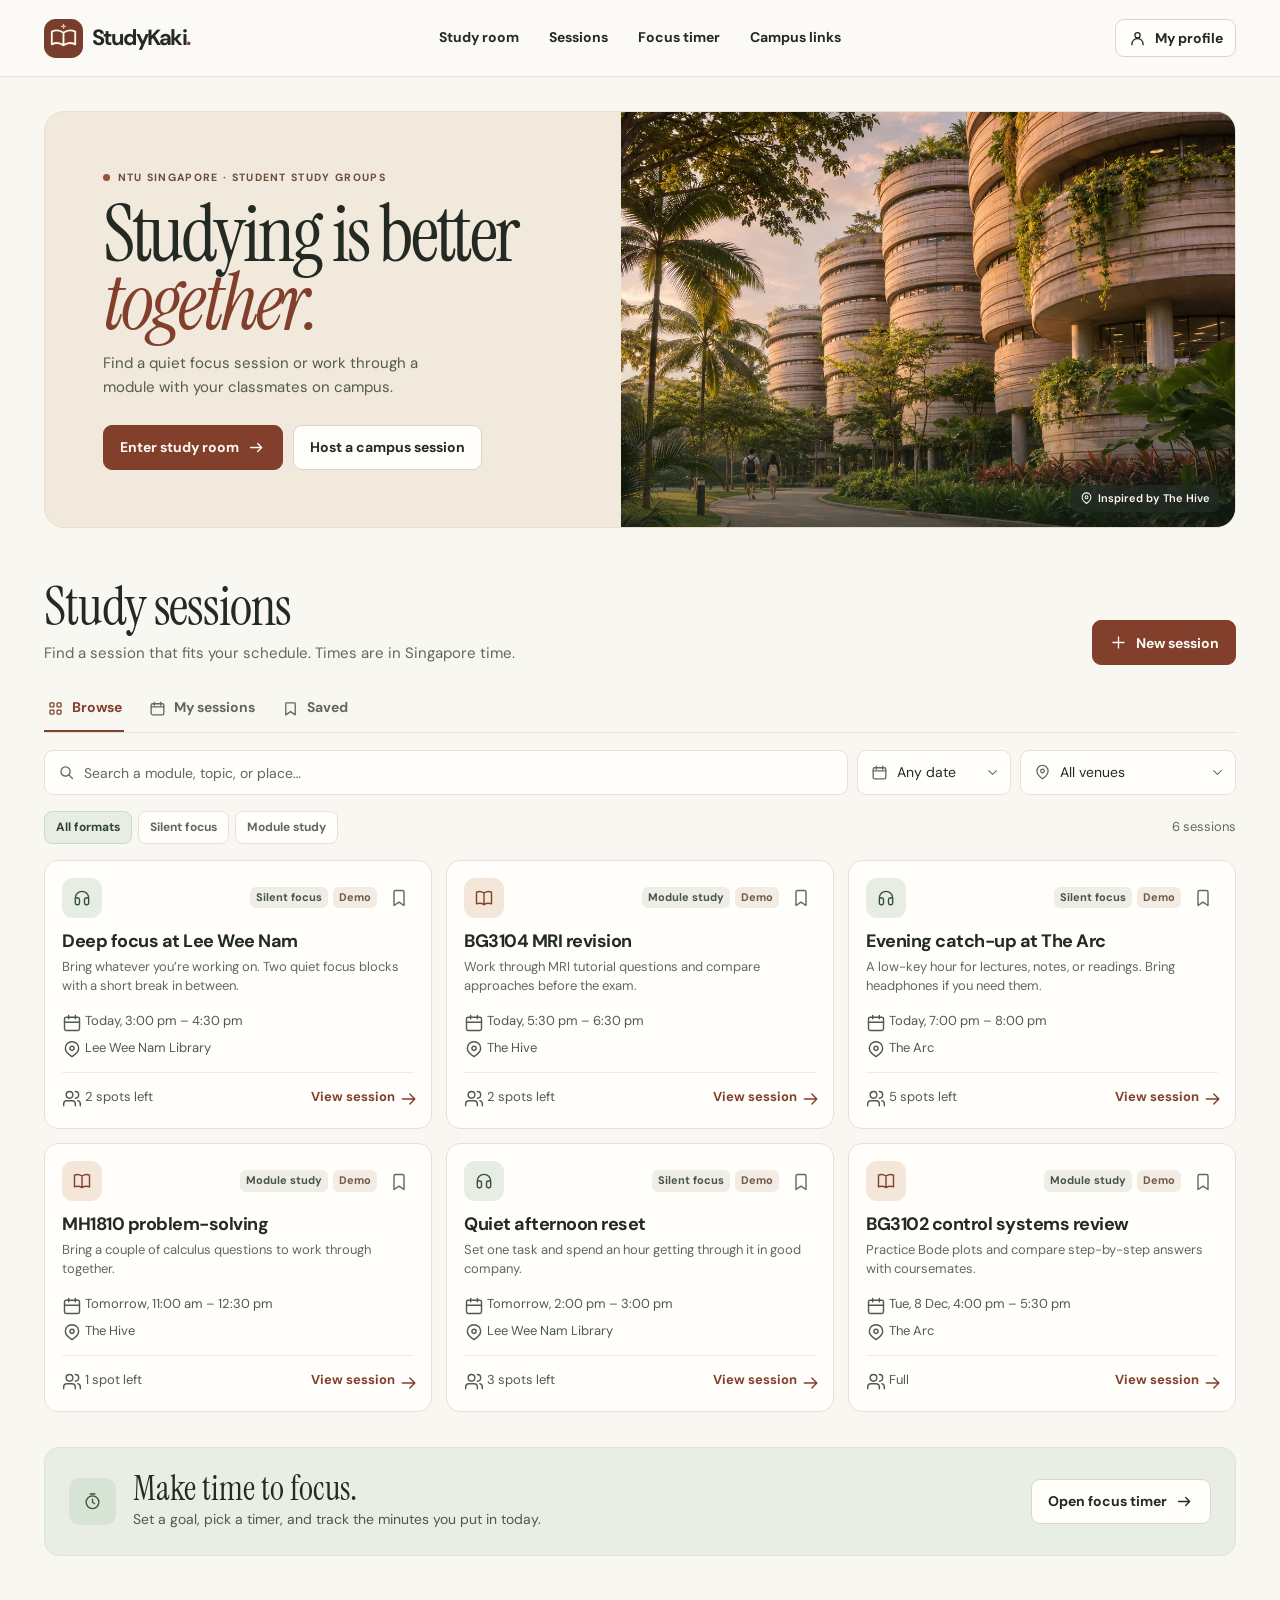
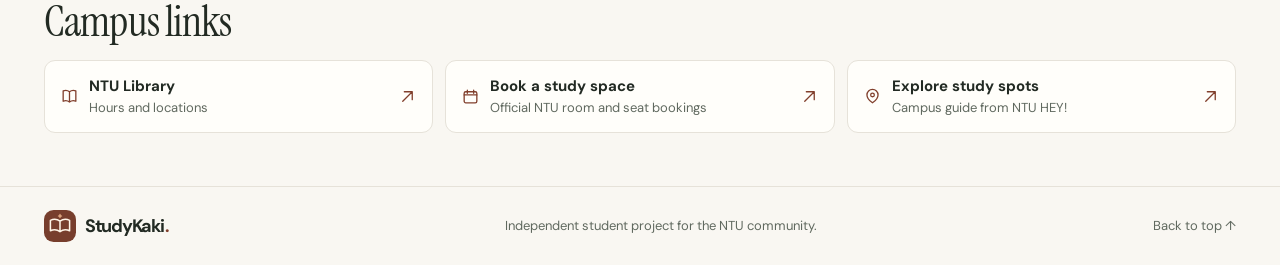
==== campus.html @ c41cc93c "Open StudyKaki directly in the virtual NTU study room" ====
<!doctype html>
<html lang="en">
<head>
  <meta charset="utf-8">
  <meta name="viewport" content="width=device-width, initial-scale=1">
  <meta name="description" content="Find your next study session at NTU. Browse campus meetups, plan a study group, or start a focus timer.">
  <meta name="theme-color" content="#f9f7f2">
  <title>StudyKaki — Campus sessions</title>
  <link rel="icon" href="./mark.svg" type="image/svg+xml">
  <link rel="preconnect" href="https://fonts.googleapis.com">
  <link rel="preconnect" href="https://fonts.gstatic.com" crossorigin>
  <link href="https://fonts.googleapis.com/css2?family=DM+Sans:wght@400;500;600;700&family=Instrument+Serif:ital@0;1&display=swap" rel="stylesheet">
  <link rel="stylesheet" href="./style.css">
  <script src="./app.js" defer></script>
  <script src="./focus.js" defer></script>
</head>
<body>
  <svg class="symbols" xmlns="http://www.w3.org/2000/svg" aria-hidden="true">
    <symbol id="i-arrow" viewBox="0 0 24 24"><path d="M4.5 12h14m-5-5 5 5-5 5"/></symbol>
    <symbol id="i-up" viewBox="0 0 24 24"><path d="M6 18 18 6M8 6h10v10"/></symbol>
    <symbol id="i-plus" viewBox="0 0 24 24"><path d="M12 5v14M5 12h14"/></symbol>
    <symbol id="i-user" viewBox="0 0 24 24"><circle cx="12" cy="8" r="3.3"/><path d="M5 20v-1a7 7 0 0 1 14 0v1"/></symbol>
    <symbol id="i-clock" viewBox="0 0 24 24"><circle cx="12" cy="13" r="8"/><path d="M12 9v4l2.5 1.5M9 2.5h6"/></symbol>
    <symbol id="i-pin" viewBox="0 0 24 24"><path d="M19 10c0 5-7 10-7 10s-7-5-7-10a7 7 0 1 1 14 0Z"/><circle cx="12" cy="10" r="2.3"/></symbol>
    <symbol id="i-search" viewBox="0 0 24 24"><circle cx="10.8" cy="10.8" r="5.8"/><path d="m15 15 4.5 4.5"/></symbol>
    <symbol id="i-calendar" viewBox="0 0 24 24"><rect x="4" y="6" width="16" height="14" rx="2"/><path d="M8 4v4m8-4v4M4 10h16"/></symbol>
    <symbol id="i-bookmark" viewBox="0 0 24 24"><path d="M7 5h10a1 1 0 0 1 1 1v14l-6-4-6 4V6a1 1 0 0 1 1-1Z"/></symbol>
    <symbol id="i-close" viewBox="0 0 24 24"><path d="m6 6 12 12M18 6 6 18"/></symbol>
    <symbol id="i-book" viewBox="0 0 24 24"><path d="M12 6a8 8 0 0 0-8-1v13a8 8 0 0 1 8 1 8 8 0 0 1 8-1V5a8 8 0 0 0-8 1Zm0 0v13"/></symbol>
    <symbol id="i-grid" viewBox="0 0 24 24"><rect x="5" y="5" width="5" height="5" rx="1"/><rect x="14" y="5" width="5" height="5" rx="1"/><rect x="5" y="14" width="5" height="5" rx="1"/><rect x="14" y="14" width="5" height="5" rx="1"/></symbol>
    <symbol id="i-chevron" viewBox="0 0 24 24"><path d="m6 9 6 6 6-6"/></symbol>
  </svg>
  <a class="skip" href="#main">Skip to content</a>
  <header class="topbar">
    <div class="topbar-inner shell">
      <a class="brand" href="#" aria-label="StudyKaki home"><img src="./mark.svg" width="39" height="39" alt=""><span>StudyKaki<span class="brand-dot">.</span></span></a>
      <nav aria-label="Main navigation">
        <a href="./">Study room</a>
        <a href="#sessions">Sessions</a>
        <button type="button" data-open-focus>Focus timer</button>
        <a href="#campus">Campus links</a>
      </nav>
      <button id="open-profile" class="button button-profile" type="button"><svg class="icon"><use href="#i-user"/></svg><span id="profile-name">My profile</span></button>
    </div>
  </header>
  <main id="main" class="shell">
    <section class="hero" aria-labelledby="hero-title">
      <div class="hero-copy">
        <div class="hero-label"><span></span> NTU SINGAPORE · STUDENT STUDY GROUPS</div>
        <h1 id="hero-title">Studying is better<br><em>together.</em></h1>
        <p>Find a quiet focus session or work through a module with your classmates on campus.</p>
        <div class="hero-actions">
          <a class="button button-primary" href="./">Enter study room <svg class="icon"><use href="#i-arrow"/></svg></a>
          <button class="button button-secondary" type="button" data-open-create>Host a campus session</button>
        </div>
      </div>
      <div class="hero-art" aria-hidden="true">
        <div class="hero-image"></div>
        <span class="photo-label"><svg class="icon"><use href="#i-pin"/></svg> Inspired by The Hive</span>
      </div>
    </section>
    <section class="directory" id="sessions" aria-labelledby="directory-title">
      <div class="section-heading">
        <div><h2 id="directory-title">Study sessions</h2><p>Find a session that fits your schedule. Times are in Singapore time.</p></div>
        <button id="open-create" class="button button-primary" type="button"><svg class="icon"><use href="#i-plus"/></svg> New session</button>
      </div>
      <div class="view-tabs" aria-label="Session lists">
        <button type="button" class="active" data-view="browse" aria-pressed="true"><svg class="icon"><use href="#i-grid"/></svg> Browse</button>
        <button type="button" data-view="mine" aria-pressed="false"><svg class="icon"><use href="#i-calendar"/></svg> My sessions</button>
        <button type="button" data-view="saved" aria-pressed="false"><svg class="icon"><use href="#i-bookmark"/></svg> Saved</button>
      </div>
      <div class="filters">
        <label class="search-field"><svg class="icon"><use href="#i-search"/></svg><span class="sr-only">Search sessions</span><input id="search" type="search" placeholder="Search a module, topic, or place…"></label>
        <label class="select-filter"><svg class="icon"><use href="#i-calendar"/></svg><span class="sr-only">Filter by date</span><select id="day-filter"><option value="all">Any date</option><option value="today">Today</option><option value="tomorrow">Tomorrow</option><option value="week">Next 7 days</option></select><svg class="icon chevron"><use href="#i-chevron"/></svg></label>
        <label class="select-filter"><svg class="icon"><use href="#i-pin"/></svg><span class="sr-only">Filter by venue</span><select id="venue-filter"><option value="all">All venues</option><option>Lee Wee Nam Library</option><option>The Hive</option><option>The Arc</option></select><svg class="icon chevron"><use href="#i-chevron"/></svg></label>
      </div>
      <div class="mode-row">
        <div class="mode-buttons" aria-label="Study format">
          <button type="button" class="active" data-mode="all" aria-pressed="true">All formats</button>
          <button type="button" data-mode="silent" aria-pressed="false">Silent focus</button>
          <button type="button" data-mode="module" aria-pressed="false">Module study</button>
        </div>
        <p id="result-count" aria-live="polite"></p>
      </div>
      <div id="session-grid" class="session-grid"></div>
      <noscript><p>Enable JavaScript to browse and create sessions.</p></noscript>
    </section>
    <section class="focus-banner" aria-labelledby="focus-heading">
      <div class="feature-icon"><svg class="icon"><use href="#i-clock"/></svg></div>
      <div><h2 id="focus-heading">Make time to focus.</h2><p>Set a goal, pick a timer, and track the minutes you put in today.</p></div>
      <button class="button button-secondary" type="button" data-open-focus>Open focus timer <svg class="icon"><use href="#i-arrow"/></svg></button>
    </section>
    <section class="campus" id="campus" aria-labelledby="campus-title">
      <h2 id="campus-title">Campus links</h2>
      <div class="campus-grid">
        <a href="https://www.ntu.edu.sg/education/libraries" target="_blank" rel="noopener"><svg class="icon"><use href="#i-book"/></svg><span><strong>NTU Library</strong><small>Hours and locations</small></span><svg class="icon"><use href="#i-up"/></svg></a>
        <a href="https://libfaq.ntu.edu.sg/faq/267267" target="_blank" rel="noopener"><svg class="icon"><use href="#i-calendar"/></svg><span><strong>Book a study space</strong><small>Official NTU room and seat bookings</small></span><svg class="icon"><use href="#i-up"/></svg></a>
        <a href="https://www.ntu.edu.sg/hey/search-stories/detail/6-study-nooks-you%27ll-love-%28freshmen--take-note%29" target="_blank" rel="noopener"><svg class="icon"><use href="#i-pin"/></svg><span><strong>Explore study spots</strong><small>Campus guide from NTU HEY!</small></span><svg class="icon"><use href="#i-up"/></svg></a>
      </div>
    </section>
  </main>
  <footer class="footer">
    <div class="shell footer-inner"><a class="brand" href="#"><img src="./mark.svg" width="32" height="32" alt="">StudyKaki<span class="brand-dot">.</span></a><p>Independent student project for the NTU community.</p><a href="#main">Back to top ↑</a></div>
  </footer>
  <dialog id="create-dialog" aria-labelledby="create-title">
    <div class="dialog-inner">
      <div class="dialog-head"><h2 id="create-title">Host a study session</h2><button type="button" data-close-dialog class="icon-button" aria-label="Close"><svg class="icon"><use href="#i-close"/></svg></button></div>
      <p class="dialog-intro">Pick a time and place, then share the session link with your study kakis.</p>
      <form id="create-form" class="form-grid">
        <label class="full">Session title<input name="title" maxlength="72" required autofocus placeholder="e.g. BG3104 MRI revision"></label>
        <label>Study format<select name="mode"><option value="silent">Silent focus</option><option value="module">Module study</option></select></label>
        <label>Module code <small>(optional)</small><input name="module" maxlength="24" placeholder="e.g. BG3104"></label>
        <label class="full">Venue<input name="venue" list="ntu-venues" maxlength="80" required placeholder="e.g. The Hive"><datalist id="ntu-venues"><option value="Lee Wee Nam Library"><option value="The Hive"><option value="The Arc"></datalist></label>
        <label>Date (SGT)<input type="date" name="date" required></label>
        <label>Start time (SGT)<input type="time" name="time" required></label>
        <label>Duration<select name="duration"><option value="25">25 min</option><option value="50">50 min</option><option value="60" selected>1 hr</option><option value="75">75 min</option><option value="90">1 hr 30 min</option><option value="120">2 hr</option></select></label>
        <label>Group size, including host<input name="capacity" type="number" min="2" max="30" value="4" required></label>
        <label class="full">Session notes <small>(optional)</small><textarea name="notes" rows="3" maxlength="360" placeholder="What are you working on? Where should people meet?"></textarea></label>
        <p class="form-help full">Anyone with your link can read the session details and notes. Your profile stays on this browser.</p>
        <p id="create-error" class="form-error full" role="alert" hidden></p>
        <div class="form-actions full"><button class="button button-secondary" type="button" data-close-dialog>Cancel</button><button class="button button-primary" type="submit">Create session <svg class="icon"><use href="#i-arrow"/></svg></button></div>
      </form>
    </div>
  </dialog>
  <dialog id="detail-dialog" aria-labelledby="detail-title">
    <div class="dialog-inner detail-inner"><button type="button" data-close-dialog class="icon-button detail-close" aria-label="Close"><svg class="icon"><use href="#i-close"/></svg></button><div id="detail-content"></div></div>
  </dialog>
  <dialog id="profile-dialog" aria-labelledby="profile-title">
    <div class="dialog-inner">
      <div class="dialog-head"><h2 id="profile-title">My profile</h2><button type="button" data-close-dialog class="icon-button" aria-label="Close"><svg class="icon"><use href="#i-close"/></svg></button></div>
      <p class="dialog-intro">Your profile is saved in this browser.</p>
      <form id="profile-form" class="form-grid">
        <label class="full">Name<input name="name" maxlength="60" required autocomplete="name" placeholder="Your name" autofocus></label>
        <label class="full">School or major<input name="school" maxlength="90" required placeholder="e.g. Biomedical Engineering"></label>
        <label>Year<select name="year" required><option value="">Select year</option><option value="1">Year 1</option><option value="2">Year 2</option><option value="3">Year 3</option><option value="4">Year 4</option><option value="5+">Year 5+</option><option value="postgraduate">Postgraduate</option><option value="exchange">Exchange</option></select></label>
        <label>Nickname <small>(optional)</small><input name="nickname" maxlength="32" placeholder="What friends call you"></label>
        <div class="form-actions full"><button id="clear-profile" class="button button-secondary" type="button" hidden>Clear saved profile</button><button class="button button-primary" type="submit">Save profile</button></div>
      </form>
    </div>
  </dialog>
  <dialog id="focus-dialog" aria-labelledby="focus-title">
    <div class="dialog-inner">
      <div class="dialog-head"><h2 id="focus-title">Focus timer</h2><button type="button" data-close-dialog class="icon-button" aria-label="Close"><svg class="icon"><use href="#i-close"/></svg></button></div>
      <div class="timer-modes" aria-label="Timer mode"><button type="button" data-timer-mode="focus" aria-pressed="true">Focus</button><button type="button" data-timer-mode="break" aria-pressed="false">5-min break</button></div>
      <div id="timer-display" class="timer-display" role="timer" aria-label="Time remaining">25:00</div>
      <div class="timer-presets" aria-label="Focus duration"><button type="button" data-focus-minutes="25" aria-pressed="true">25m</button><button type="button" data-focus-minutes="50" aria-pressed="false">50m</button><button type="button" data-focus-minutes="75" aria-pressed="false">75m</button></div>
      <label class="goal-label">What will you work on?<input id="focus-goal" maxlength="140" placeholder="e.g. Finish the Week 8 tutorial"></label>
      <div class="timer-actions"><button class="button button-primary" id="timer-toggle" type="button">Start</button><button class="button button-secondary" id="timer-reset" type="button">Reset</button></div>
      <p id="focus-summary" class="focus-summary"></p><p id="timer-status" class="timer-status" role="status"></p>
      <div class="focus-tasks">
        <h3>Study checklist</h3>
        <form id="focus-task-form">
          <label class="sr-only" for="focus-task-input">New study task</label>
          <input id="focus-task-input" maxlength="100" placeholder="Add a task" required>
          <button class="button button-secondary" type="submit">Add task</button>
        </form>
        <ul id="focus-task-list" aria-label="Study checklist"></ul>
      </div>
    </div>
  </dialog>
  <div id="app-toast" class="toast" role="status" hidden></div>
</body>
</html>
---- style.css ----
:root {
  color-scheme: light;
  --paper: #f9f7f2;
  --white: #fffefa;
  --ink: #222a23;
  --muted: #60695f;
  --line: #e6e2d9;
  --rust: #813f2c;
  --rust-hover: #683122;
  --sage: #e7ede2;
  --serif: "Instrument Serif", Georgia, serif;
  --sans: "DM Sans", system-ui, sans-serif;
}
* { box-sizing: border-box; }
html { scroll-behavior: smooth; }
body { margin: 0; background: var(--paper); color: var(--ink); font: 15px/1.55 var(--sans); }
a { color: inherit; text-decoration: none; }
button, input, select, textarea { font: inherit; color: inherit; }
button { cursor: pointer; }
button:disabled { cursor: default; opacity: .55; }
button, a, input, textarea, select { -webkit-tap-highlight-color: transparent; }
:focus-visible { outline: 2px solid var(--rust); outline-offset: 4px; }
button { border: 0; background: none; }
h1, h2, h3, p { margin: 0; }
[hidden] { display: none !important; }
.symbols { position: absolute; width: 0; height: 0; overflow: hidden; }
.icon { width: 19px; height: 19px; flex: none; fill: none; stroke: currentColor; stroke-width: 1.65; stroke-linecap: round; stroke-linejoin: round; vertical-align: middle; }
.sr-only, .skip:not(:focus) { position: absolute; width: 1px; height: 1px; overflow: hidden; clip-path: inset(50%); white-space: nowrap; }
.skip:focus { position: fixed; top: 8px; left: 8px; z-index: 5; padding: 12px; background: white; }
.shell { width: min(1192px, calc(100% - 88px)); margin-inline: auto; }
.topbar { border-bottom: 1px solid var(--line); background: #fcfaf6; }
.topbar-inner { display: grid; grid-template-columns: 1fr auto 1fr; align-items: center; min-height: 76px; gap: 28px; }
.brand { display: inline-flex; align-items: center; gap: 9px; justify-self: start; font-weight: 700; font-size: 22px; line-height: 1; letter-spacing: -.07em; white-space: nowrap; }
.brand img { display: block; }
.brand-dot { color: var(--rust); }
.topbar nav { display: flex; align-items: center; gap: 30px; font-size: 14px; font-weight: 700; }
.topbar nav button { padding: 0; }
.topbar nav a:hover, .topbar nav button:hover, .footer a:hover { color: var(--rust); }
.button { min-height: 45px; display: inline-flex; align-items: center; justify-content: center; gap: 8px; padding: 10px 16px; border: 1px solid transparent; border-radius: 9px; font-size: 14px; line-height: 1.2; font-weight: 700; transition: background .18s, color .18s, border-color .18s; }
.button-primary { background: var(--rust); color: #fffaf4; border-color: var(--rust); }
.button-primary:hover:not(:disabled) { background: var(--rust-hover); border-color: var(--rust-hover); }
.button-secondary, .button-profile { background: var(--white); border-color: #dcd6ca; }
.button-secondary:hover, .button-profile:hover { background: #f1ebe0; border-color: #c9bcab; }
.button-profile { justify-self: end; min-height: 38px; min-width: 0; max-width: 100%; padding: 8px 12px; }
.button-profile span { overflow: hidden; text-overflow: ellipsis; white-space: nowrap; }
.hero { display: grid; grid-template-columns: 1fr 1.067fr; min-height: 417px; margin-top: 34px; border: 1px solid #e8dfd2; border-radius: 20px; overflow: hidden; background: #f0e9dc; }
.hero-copy { padding: clamp(30px, 4.5vw, 64px); display: flex; justify-content: center; align-items: flex-start; flex-direction: column; }
.hero-label { display: inline-flex; align-items: center; gap: 8px; color: #6d4b39; font-weight: 700; font-size: 10.5px; letter-spacing: .125em; }
.hero-label span { width: 7px; height: 7px; border-radius: 50%; background: #9b5138; }
.hero h1 { margin: 14px 0 14px; font: 400 clamp(56px, 6.15vw, 96px)/.87 var(--serif); letter-spacing: -.035em; }
.hero h1 em { color: var(--rust); font-weight: 400; }
.hero p { max-width: 355px; color: #545a50; font-size: 15px; line-height: 1.6; }
.hero-actions { display: flex; flex-wrap: wrap; gap: 10px; margin-top: 26px; }
.hero-art { position: relative; min-width: 0; isolation: isolate; background: #777662; }
.hero-image { position: absolute; inset: 0; background: url("./hive.webp") center 55% / cover no-repeat; }
.hero-art::after { content: ""; position: absolute; inset: 60% 0 0; background: linear-gradient(transparent, #192a2180); z-index: 0; }
.photo-label { display: flex; align-items: center; gap: 4px; position: absolute; right: 16px; bottom: 15px; z-index: 1; border-radius: 7px; background: #222b24c9; color: #fff9ef; padding: 5px 9px; font-size: 11px; font-weight: 600; }
.photo-label .icon { width: 15px; height: 15px; }
.directory { padding-top: 53px; scroll-margin-top: 18px; }
.section-heading { display: flex; justify-content: space-between; align-items: end; gap: 18px; margin-bottom: 24px; }
.section-heading h2, .campus > h2 { font: 400 clamp(37px, 4.2vw, 58px)/1 var(--serif); letter-spacing: -.02em; }
.section-heading p { color: var(--muted); margin-top: 7px; }
.view-tabs { display: flex; gap: 22px; border-bottom: 1px solid var(--line); margin-bottom: 17px; }
.view-tabs button { display: flex; align-items: center; gap: 7px; padding: 8px 2px 11px; border-bottom: 2px solid transparent; color: var(--muted); font-size: 14px; font-weight: 700; }
.view-tabs button[aria-pressed="true"] { color: var(--rust); border-bottom-color: var(--rust); }
.filters { display: grid; grid-template-columns: 1fr auto auto; gap: 9px; }
.search-field, .select-filter { display: flex; align-items: center; position: relative; gap: 8px; min-width: 0; min-height: 45px; padding: 0 12px; border: 1px solid var(--line); border-radius: 9px; background: var(--white); color: var(--muted); }
.search-field:focus-within, .select-filter:focus-within { outline: 2px solid var(--rust); outline-offset: 2px; }
.search-field input, .select-filter select { min-width: 0; width: 100%; height: 43px; padding: 0; border: 0; background: none; appearance: none; color: var(--ink); font-size: 14px; outline: 0; }
.search-field input::placeholder { color: var(--muted); opacity: 1; }
.select-filter select { cursor: pointer; padding-right: 24px; }
.select-filter .chevron { position: absolute; right: 10px; pointer-events: none; width: 15px; }
.mode-row { display: flex; align-items: center; justify-content: space-between; gap: 15px; margin: 16px 0; }
.mode-buttons { display: flex; flex-wrap: wrap; gap: 6px; }
.mode-buttons button, .timer-presets button, .timer-modes button { padding: 6px 11px; border: 1px solid var(--line); border-radius: 8px; font-weight: 700; font-size: 12px; color: var(--muted); background: var(--white); }
.mode-buttons button[aria-pressed="true"], .timer-modes button[aria-pressed="true"], .timer-presets button[aria-pressed="true"] { background: var(--sage); border-color: #cdd7c9; color: #304333; }
#result-count { color: var(--muted); font-size: 13px; white-space: nowrap; }
.session-grid { display: grid; grid-template-columns: repeat(3, minmax(0, 1fr)); gap: 14px; }
.study-card { min-width: 0; display: flex; flex-direction: column; background: var(--white); border: 1px solid var(--line); border-radius: 14px; padding: 17px; transition: transform .18s, box-shadow .18s, border-color .18s; }
.study-card:hover { transform: translateY(-2px); border-color: #d4c8ba; box-shadow: 0 8px 26px #3027150b; }
.card-top, .card-badges, .card-footer, .card-capacity, .card-meta-row, .card-open { display: flex; align-items: center; }
.card-top, .card-footer { justify-content: space-between; gap: 8px; }
.card-icon, .feature-icon { width: 40px; height: 40px; border-radius: 11px; display: grid; place-items: center; flex: none; background: var(--sage); color: #385238; }
svg.card-icon { padding: 10px; }
.study-card[data-mode="module"] .card-icon { background: #f4e6d9; color: #82432c; }
.card-badges { gap: 5px; flex-wrap: wrap; justify-content: flex-end; }
.card-mode, .card-demo, .detail-kicker { font-size: 11px; line-height: 1.2; font-weight: 700; border-radius: 6px; padding: 4px 6px; background: #eeeee7; color: #495447; }
.card-demo { background: #f2ece4; color: #725945; }
.icon-button, .card-save, .card-share { display: inline-grid; place-items: center; padding: 0; width: 32px; height: 32px; flex: none; border-radius: 8px; color: var(--muted); }
.icon-button:hover, .card-save:hover, .card-share:hover { background: #f0ece3; color: var(--rust); }
.card-save[aria-pressed="true"] { color: var(--rust); background: #f4e8dd; }
.card-save[aria-pressed="true"] svg { fill: #d5a786; }
.card-title { margin: 12px 0 4px; font-size: 18px; font-weight: 700; letter-spacing: -.027em; overflow-wrap: anywhere; line-height: 1.27; }
.card-description { display: -webkit-box; -webkit-line-clamp: 2; -webkit-box-orient: vertical; overflow: hidden; min-height: 42px; color: var(--muted); font-size: 13px; line-height: 1.5; overflow-wrap: anywhere; }
.card-meta { display: grid; gap: 7px; margin: 12px 0 14px; }
.card-meta-row, .card-capacity { gap: 7px; font-size: 13px; color: #4e5a50; overflow-wrap: anywhere; }
.card-meta-row .icon, .card-capacity .icon { height: 16px; width: 16px; }
.card-footer { margin-top: auto; padding-top: 10px; border-top: 1px solid #efebe3; }
.card-open { gap: 4px; padding: 4px 0; white-space: nowrap; font-size: 13px; font-weight: 700; color: var(--rust); }
.card-open .icon { height: 15px; width: 15px; }
.card-open:hover { text-decoration: underline; }
.session-grid > :only-child:not(.study-card) { grid-column: 1 / -1; padding: 32px 20px; text-align: center; border: 1px dashed #d8cfc2; border-radius: 12px; color: var(--muted); }
.focus-banner { display: flex; align-items: center; gap: 17px; margin: 35px 0 44px; padding: 24px; border: 1px solid #dce4d8; border-radius: 15px; background: #e9eee5; }
.focus-banner p { color: #4c5a4c; font-size: 14px; }
.focus-banner h2 { margin-bottom: 3px; font: 400 34px/1 var(--serif); }
.focus-banner .feature-icon { width: 47px; height: 47px; background: #d7e3d4; }
.focus-banner > button { margin-left: auto; }
.campus { padding-bottom: 53px; scroll-margin-top: 22px; }
.campus > h2 { margin-bottom: 17px; font-size: 43px; }
.campus-grid { display: grid; grid-template-columns: repeat(3, minmax(0, 1fr)); gap: 12px; }
.campus-grid a { display: flex; align-items: center; gap: 10px; padding: 14px 15px; background: var(--white); border: 1px solid var(--line); border-radius: 11px; }
.campus-grid a:hover { background: #f1ebe0; }
.campus-grid span { flex: 1; }
.campus-grid strong, .campus-grid small { display: block; }
.campus-grid small, .footer { color: var(--muted); font-size: 13px; }
.campus-grid .icon { color: var(--rust); }
.footer { border-top: 1px solid var(--line); }
.footer-inner { min-height: 78px; display: flex; justify-content: space-between; align-items: center; gap: 18px; }
.footer .brand { color: var(--ink); font-size: 18px; }
.footer .brand-dot { margin-left: -8px; }
dialog { width: min(540px, calc(100% - 28px)); max-height: min(90dvh, 840px); margin: auto; padding: 0; border: 1px solid #d8cfc2; border-radius: 16px; background: var(--white); color: var(--ink); box-shadow: 0 20px 80px #23150d38; overscroll-behavior: contain; }
dialog::backdrop { background: #242b256f; backdrop-filter: blur(3px); }
.dialog-inner { position: relative; padding: 24px; }
.dialog-head { display: flex; align-items: center; justify-content: space-between; gap: 10px; }
.dialog-head h2, .detail-header h2 { font: 400 41px/.98 var(--serif); letter-spacing: -.02em; }
.dialog-intro, .detail-description { margin: 9px 0 17px; color: var(--muted); }
.form-grid { display: grid; grid-template-columns: 1fr 1fr; gap: 12px; }
.form-grid .full { grid-column: 1 / -1; }
.form-grid label, .goal-label { min-width: 0; display: block; color: var(--ink); font-weight: 700; font-size: 13px; }
.form-grid label small { color: var(--muted); font-weight: 500; }
.form-grid input, .form-grid select, .form-grid textarea, .goal-label input { display: block; width: 100%; min-width: 0; min-height: 41px; margin-top: 4px; padding: 8px 10px; border: 1px solid #d9d3c8; border-radius: 7px; background: #fff; color: var(--ink); font-size: 14px; font-weight: 500; }
.form-grid textarea { resize: vertical; }
.form-help, .form-error, .detail-note, .focus-summary { color: var(--muted); font-size: 13px; }
.form-error { color: #a23327; }
.form-actions, .detail-actions, .timer-actions { display: flex; gap: 8px; flex-wrap: wrap; justify-content: flex-end; margin-top: 5px; }
.detail-close { position: absolute; top: 17px; right: 17px; }
.detail-header { padding-right: 25px; }
.detail-kicker { display: inline-block; margin-bottom: 10px; }
.detail-header h2, .detail-description, .detail-meta dd { overflow-wrap: anywhere; }
.detail-meta { display: grid; grid-template-columns: auto 1fr; gap: 7px 15px; padding: 13px 0; margin: 8px 0; border-block: 1px solid var(--line); font-size: 14px; }
.detail-meta-row { display: contents; }
.detail-meta dt { font-weight: 700; }
.detail-meta dd { margin: 0; color: var(--muted); }
.detail-note { margin: 12px 0; }
.detail-actions { margin-top: 16px; }
.timer-modes, .timer-presets { display: flex; justify-content: center; gap: 8px; margin-top: 16px; }
.timer-display { text-align: center; color: var(--rust); font: 400 clamp(58px, 11vw, 103px)/1.07 var(--serif); font-variant-numeric: tabular-nums; margin-top: 12px; }
.timer-presets { margin: 1px 0 17px; }
.timer-actions { justify-content: center; margin-top: 14px; }
.timer-actions button { min-width: 94px; }
.focus-summary { text-align: center; margin-top: 14px; }
.timer-status { text-align: center; color: var(--rust); font-size: 13px; margin-top: 4px; }
.timer-status:empty { display: none; }
.focus-tasks { border-top: 1px solid var(--line); margin-top: 16px; padding-top: 13px; }
.focus-tasks h3 { font-size: 14px; }
#focus-task-form { display: flex; gap: 8px; margin-top: 7px; }
#focus-task-input { flex: 1; min-width: 0; border: 1px solid #d9d3c8; border-radius: 7px; padding: 7px 9px; font-size: 14px; }
#focus-task-form button { min-height: 38px; }
#focus-task-list { list-style: none; margin: 8px 0 0; padding: 0; }
#focus-task-list:empty { display: none; }
#focus-task-list li { display: flex; justify-content: space-between; align-items: center; gap: 10px; padding: 6px 0; border-bottom: 1px solid var(--line); }
#focus-task-list label { display: flex; align-items: baseline; gap: 7px; overflow-wrap: anywhere; }
#focus-task-list input:checked + span { text-decoration: line-through; color: var(--muted); }
#focus-task-list button { flex: none; color: var(--rust); text-decoration: underline; font-size: 12px; padding: 5px; }
.toast { position: fixed; right: 18px; bottom: 18px; z-index: 3; max-width: min(420px, calc(100% - 36px)); padding: 11px 16px; border-radius: 9px; background: #273a2c; color: white; font-size: 14px; box-shadow: 0 5px 14px #0002; }
#room-dialog { width: min(655px, calc(100% - 28px)); }
.room-roomshot { height: clamp(112px, 21vw, 196px); background: #b8906c url("./reading-room.webp") center 53% / cover no-repeat; }
.room-notice { margin-bottom: 14px; padding: 9px 12px; background: var(--sage); color: #304333; border-radius: 8px; font-size: 13px; }
.room-header { display: flex; align-items: baseline; justify-content: space-between; flex-wrap: wrap; gap: 2px 14px; margin: 12px 0; }
.room-header h3 { font-size: 17px; }
#room-state { color: var(--muted); font-size: 13px; }
#room-chair-grid { display: grid; grid-template-columns: repeat(4, minmax(0, 1fr)); gap: 7px; padding: 10px; margin: 0 0 16px; list-style: none; border: 1px solid #e4d6c6; border-radius: 13px; background: #f3ece1; }
.room-seat { display: grid; place-items: center; place-content: center; min-height: 89px; gap: 2px; padding: 7px 3px; border: 1px solid #e3dad0; border-radius: 9px; background: #fffaf2; text-align: center; }
.room-seat.is-open { border-style: dashed; background: #f7f0e7; color: var(--muted); }
.room-seat.is-you { border-color: #ba907a; }
.room-seat-avatar { --outfit: #a25844; display: grid; place-items: center; position: relative; width: 34px; height: 33px; color: transparent; }
.room-seat-avatar[data-avatar="sage"] { --outfit: #5c785d; }
.room-seat-avatar[data-avatar="indigo"] { --outfit: #625b91; }
.room-seat-avatar[data-avatar="gold"] { --outfit: #b58a32; }
.room-seat-avatar[data-avatar]::before { content: ""; position: absolute; z-index: 1; top: 1px; width: 14px; height: 15px; border-radius: 50%; background: #d49b7b; border-top: 3px solid #52392d; }
.room-seat-avatar[data-avatar]::after { content: ""; position: absolute; bottom: 2px; width: 24px; height: 16px; border-radius: 9px 9px 4px 4px; background: var(--outfit); }
.room-avatar-control { display: flex; align-items: center; gap: 8px; }
.room-avatar-control .room-seat-avatar { flex: none; }
.room-seat.is-open .room-seat-avatar::before { content: ""; position: absolute; top: 6px; width: 18px; height: 18px; border: 1px dashed #baac9a; border-radius: 5px; background: #ede3d6; }
.room-seat-name { max-width: 100%; overflow: hidden; text-overflow: ellipsis; white-space: nowrap; font-size: 12px; font-weight: 700; }
.room-seat-status { color: var(--muted); font-size: 10px; line-height: 1.1; }
.room-goal-row, .room-actions { display: flex; gap: 8px; margin-top: 6px; }
.room-goal-row input { flex: 1; min-width: 0; min-height: 41px; padding: 7px 10px; border: 1px solid #d9d3c8; border-radius: 7px; background: #fff; font-size: 14px; }
.room-actions { margin-top: 12px; flex-wrap: wrap; }
.room-actions .button, .room-goal-row .button { min-height: 40px; }
#room-connect-note { margin-top: 8px; }
@media (max-width: 1010px) {
  .shell { width: calc(100% - 56px); }
  .hero { min-height: 375px; }
  .hero-copy { padding: 32px; }
}
@media (max-width: 820px) {
  .session-grid { grid-template-columns: repeat(2, minmax(0, 1fr)); }
  .topbar nav { gap: 15px; }
  .hero h1 { font-size: clamp(53px, 8vw, 76px); }
  .campus-grid { grid-template-columns: 1fr; }
}
@media (max-width: 610px) {
  .shell { width: calc(100% - 28px); }
  .topbar-inner { grid-template-columns: 1fr auto; min-height: 64px; gap: 4px 10px; padding: 8px 0; }
  .topbar nav { grid-row: 2; grid-column: 1 / -1; justify-content: center; align-items: center; gap: clamp(8px, 3.5vw, 20px); padding: 6px 0 2px; font-size: 13px; }
  .button-profile { grid-row: 1; grid-column: 2; max-width: min(42vw, 180px); }
  .hero { grid-template-columns: 1fr; margin-top: 18px; }
  .hero-copy { padding: 29px 21px; }
  .hero h1 { font-size: clamp(50px, 11.5vw, 72px); }
  .hero-art { min-height: 220px; }
  .hero-actions .button { padding-inline: 11px; font-size: 13px; }
  .directory { padding-top: 31px; }
  .section-heading { align-items: start; margin-bottom: 15px; gap: 10px; }
  .section-heading .button { flex: none; min-height: 39px; padding: 8px 9px; font-size: 12px; }
  .section-heading p { font-size: 13px; }
  .filters { grid-template-columns: 1fr 1fr; }
  .search-field { grid-column: 1 / -1; }
  .mode-row { gap: 5px; margin: 12px 0; }
  .mode-buttons { gap: 4px; }
  .mode-buttons button { padding-inline: 6px; font-size: 11.5px; }
  #result-count { font-size: 11.5px; }
  .session-grid { grid-template-columns: minmax(0, 1fr); gap: 9px; }
  .focus-banner { display: grid; grid-template-columns: auto 1fr; gap: 10px; padding: 15px; }
  .focus-banner > button { grid-column: 2; margin: 0; justify-self: start; }
  .footer-inner { padding: 15px 0; flex-wrap: wrap; gap: 10px; }
  .footer-inner p { order: 3; width: 100%; }
  .dialog-inner { padding: 17px; }
  #room-chair-grid { grid-template-columns: repeat(3, minmax(0, 1fr)); }
}
@media (prefers-reduced-motion: reduce) {
  *, *::before, *::after { scroll-behavior: auto !important; transition: none !important; }
}
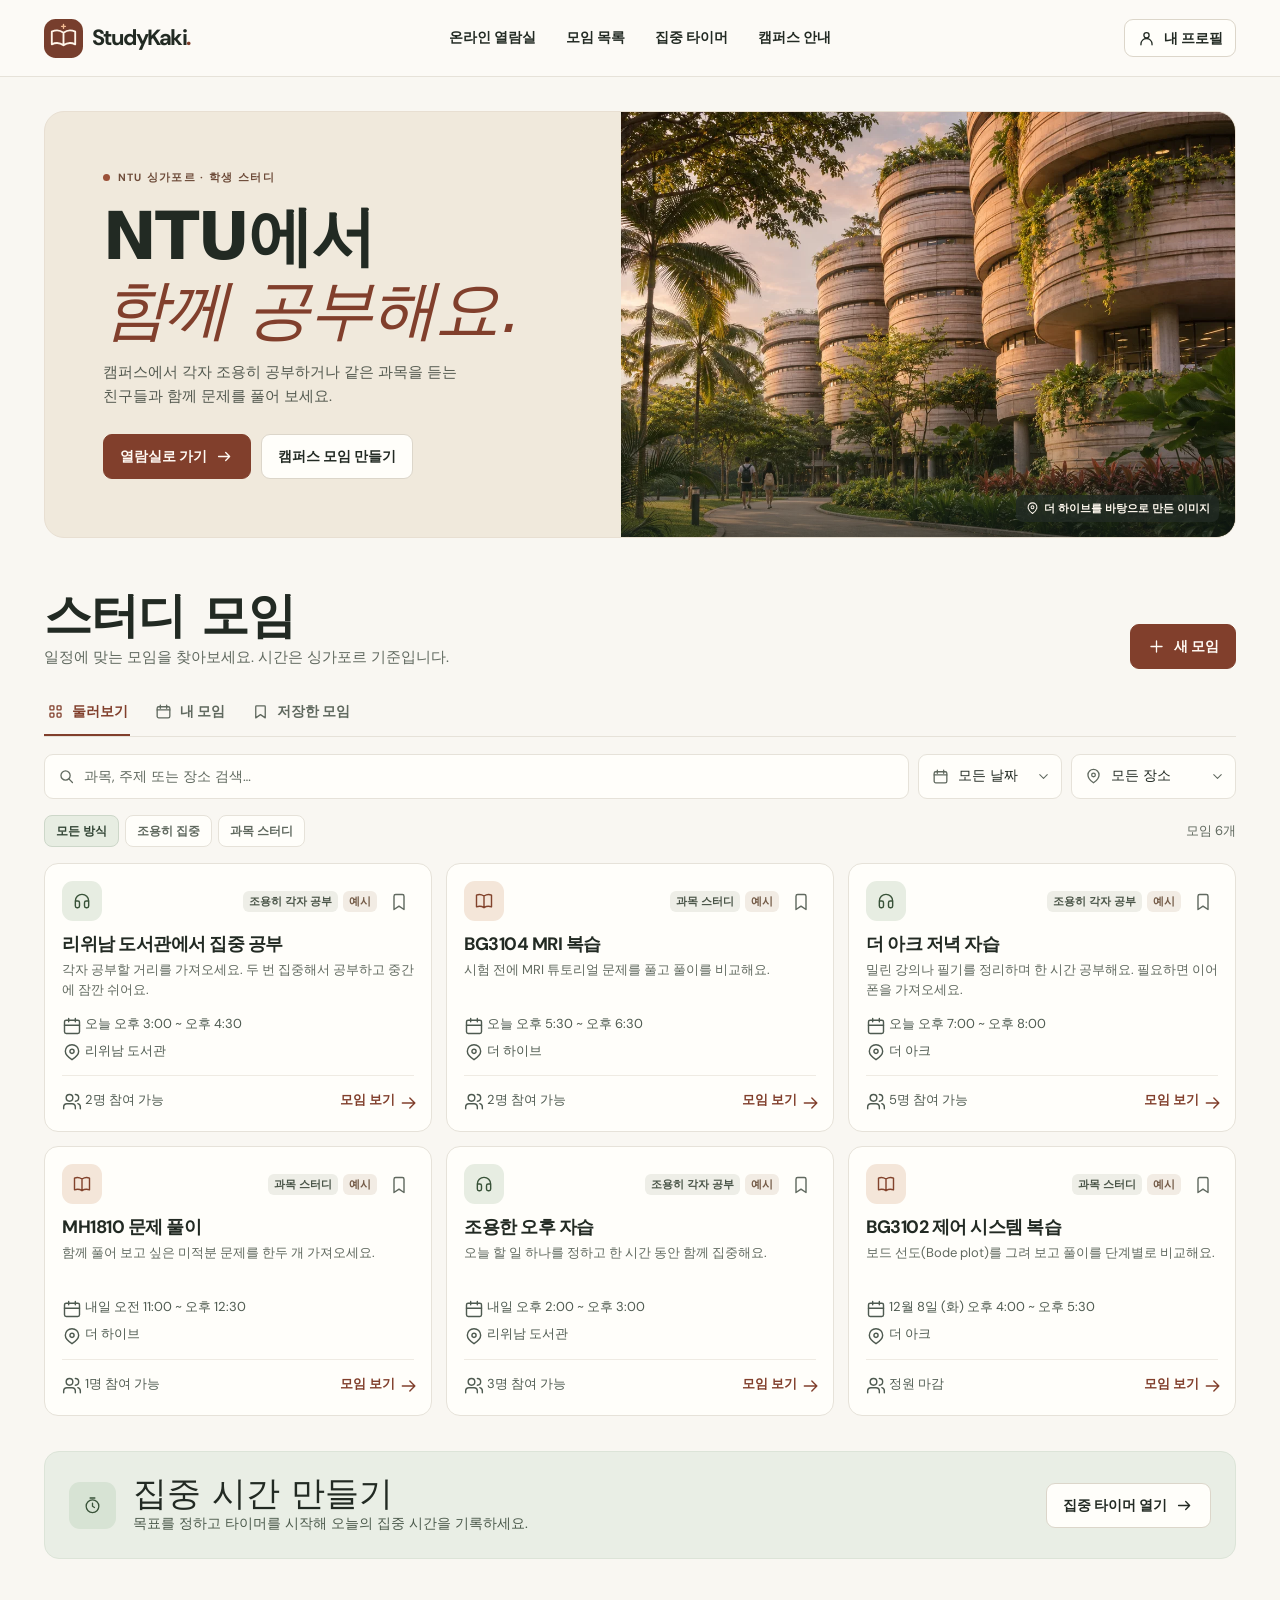
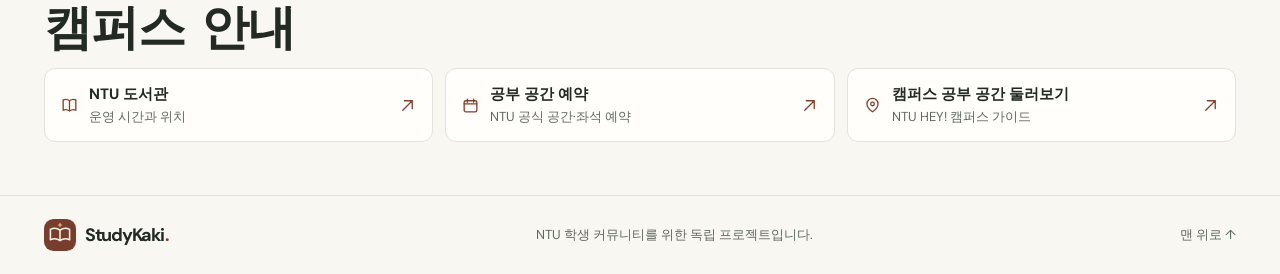
==== commit 94d46cea: "Localize StudyKaki in Korean and expand avatar and camera controls" ====
--- a/campus.html
+++ b/campus.html
@@ -1,18 +1,18 @@
 <!doctype html>
-<html lang="en">
+<html lang="ko">
 <head>
   <meta charset="utf-8">
   <meta name="viewport" content="width=device-width, initial-scale=1">
-  <meta name="description" content="Find your next study session at NTU. Browse campus meetups, plan a study group, or start a focus timer.">
+  <meta name="description" content="NTU 스터디 모임을 찾거나 직접 열고, 집중 타이머를 사용해 보세요.">
   <meta name="theme-color" content="#f9f7f2">
-  <title>StudyKaki — Campus sessions</title>
+  <title>StudyKaki · 캠퍼스 모임</title>
   <link rel="icon" href="./mark.svg" type="image/svg+xml">
   <link rel="preconnect" href="https://fonts.googleapis.com">
   <link rel="preconnect" href="https://fonts.gstatic.com" crossorigin>
   <link href="https://fonts.googleapis.com/css2?family=DM+Sans:wght@400;500;600;700&family=Instrument+Serif:ital@0;1&display=swap" rel="stylesheet">
-  <link rel="stylesheet" href="./style.css">
-  <script src="./app.js" defer></script>
-  <script src="./focus.js" defer></script>
+  <link rel="stylesheet" href="./style.css?v=ko-1">
+  <script src="./app.js?v=ko-1" defer></script>
+  <script src="./focus.js?v=ko-1" defer></script>
 </head>
 <body>
   <svg class="symbols" xmlns="http://www.w3.org/2000/svg" aria-hidden="true">
@@ -30,131 +30,131 @@
     <symbol id="i-grid" viewBox="0 0 24 24"><rect x="5" y="5" width="5" height="5" rx="1"/><rect x="14" y="5" width="5" height="5" rx="1"/><rect x="5" y="14" width="5" height="5" rx="1"/><rect x="14" y="14" width="5" height="5" rx="1"/></symbol>
     <symbol id="i-chevron" viewBox="0 0 24 24"><path d="m6 9 6 6 6-6"/></symbol>
   </svg>
-  <a class="skip" href="#main">Skip to content</a>
+  <a class="skip" href="#main">본문으로 건너뛰기</a>
   <header class="topbar">
     <div class="topbar-inner shell">
-      <a class="brand" href="#" aria-label="StudyKaki home"><img src="./mark.svg" width="39" height="39" alt=""><span>StudyKaki<span class="brand-dot">.</span></span></a>
-      <nav aria-label="Main navigation">
-        <a href="./">Study room</a>
-        <a href="#sessions">Sessions</a>
-        <button type="button" data-open-focus>Focus timer</button>
-        <a href="#campus">Campus links</a>
+      <a class="brand" href="#" aria-label="StudyKaki 홈"><img src="./mark.svg" width="39" height="39" alt=""><span>StudyKaki<span class="brand-dot">.</span></span></a>
+      <nav aria-label="주 메뉴">
+        <a href="./">온라인 열람실</a>
+        <a href="#sessions">모임 목록</a>
+        <button type="button" data-open-focus>집중 타이머</button>
+        <a href="#campus">캠퍼스 안내</a>
       </nav>
-      <button id="open-profile" class="button button-profile" type="button"><svg class="icon"><use href="#i-user"/></svg><span id="profile-name">My profile</span></button>
+      <button id="open-profile" class="button button-profile" type="button"><svg class="icon"><use href="#i-user"/></svg><span id="profile-name">내 프로필</span></button>
     </div>
   </header>
   <main id="main" class="shell">
     <section class="hero" aria-labelledby="hero-title">
       <div class="hero-copy">
-        <div class="hero-label"><span></span> NTU SINGAPORE · STUDENT STUDY GROUPS</div>
-        <h1 id="hero-title">Studying is better<br><em>together.</em></h1>
-        <p>Find a quiet focus session or work through a module with your classmates on campus.</p>
+        <div class="hero-label"><span></span> NTU 싱가포르 · 학생 스터디</div>
+        <h1 id="hero-title">NTU에서<br><em>함께 공부해요.</em></h1>
+        <p>캠퍼스에서 각자 조용히 공부하거나 같은 과목을 듣는 친구들과 함께 문제를 풀어 보세요.</p>
         <div class="hero-actions">
-          <a class="button button-primary" href="./">Enter study room <svg class="icon"><use href="#i-arrow"/></svg></a>
-          <button class="button button-secondary" type="button" data-open-create>Host a campus session</button>
+          <a class="button button-primary" href="./">열람실로 가기 <svg class="icon"><use href="#i-arrow"/></svg></a>
+          <button class="button button-secondary" type="button" data-open-create>캠퍼스 모임 만들기</button>
         </div>
       </div>
       <div class="hero-art" aria-hidden="true">
         <div class="hero-image"></div>
-        <span class="photo-label"><svg class="icon"><use href="#i-pin"/></svg> Inspired by The Hive</span>
+        <span class="photo-label"><svg class="icon"><use href="#i-pin"/></svg> 더 하이브를 바탕으로 만든 이미지</span>
       </div>
     </section>
     <section class="directory" id="sessions" aria-labelledby="directory-title">
       <div class="section-heading">
-        <div><h2 id="directory-title">Study sessions</h2><p>Find a session that fits your schedule. Times are in Singapore time.</p></div>
-        <button id="open-create" class="button button-primary" type="button"><svg class="icon"><use href="#i-plus"/></svg> New session</button>
+        <div><h2 id="directory-title">스터디 모임</h2><p>일정에 맞는 모임을 찾아보세요. 시간은 싱가포르 기준입니다.</p></div>
+        <button id="open-create" class="button button-primary" type="button"><svg class="icon"><use href="#i-plus"/></svg> 새 모임</button>
       </div>
-      <div class="view-tabs" aria-label="Session lists">
-        <button type="button" class="active" data-view="browse" aria-pressed="true"><svg class="icon"><use href="#i-grid"/></svg> Browse</button>
-        <button type="button" data-view="mine" aria-pressed="false"><svg class="icon"><use href="#i-calendar"/></svg> My sessions</button>
-        <button type="button" data-view="saved" aria-pressed="false"><svg class="icon"><use href="#i-bookmark"/></svg> Saved</button>
+      <div class="view-tabs" aria-label="모임 목록">
+        <button type="button" class="active" data-view="browse" aria-pressed="true"><svg class="icon"><use href="#i-grid"/></svg> 둘러보기</button>
+        <button type="button" data-view="mine" aria-pressed="false"><svg class="icon"><use href="#i-calendar"/></svg> 내 모임</button>
+        <button type="button" data-view="saved" aria-pressed="false"><svg class="icon"><use href="#i-bookmark"/></svg> 저장한 모임</button>
       </div>
       <div class="filters">
-        <label class="search-field"><svg class="icon"><use href="#i-search"/></svg><span class="sr-only">Search sessions</span><input id="search" type="search" placeholder="Search a module, topic, or place…"></label>
-        <label class="select-filter"><svg class="icon"><use href="#i-calendar"/></svg><span class="sr-only">Filter by date</span><select id="day-filter"><option value="all">Any date</option><option value="today">Today</option><option value="tomorrow">Tomorrow</option><option value="week">Next 7 days</option></select><svg class="icon chevron"><use href="#i-chevron"/></svg></label>
-        <label class="select-filter"><svg class="icon"><use href="#i-pin"/></svg><span class="sr-only">Filter by venue</span><select id="venue-filter"><option value="all">All venues</option><option>Lee Wee Nam Library</option><option>The Hive</option><option>The Arc</option></select><svg class="icon chevron"><use href="#i-chevron"/></svg></label>
+        <label class="search-field"><svg class="icon"><use href="#i-search"/></svg><span class="sr-only">모임 검색</span><input id="search" type="search" placeholder="과목, 주제 또는 장소 검색…"></label>
+        <label class="select-filter"><svg class="icon"><use href="#i-calendar"/></svg><span class="sr-only">날짜로 필터링</span><select id="day-filter"><option value="all">모든 날짜</option><option value="today">오늘</option><option value="tomorrow">내일</option><option value="week">앞으로 7일</option></select><svg class="icon chevron"><use href="#i-chevron"/></svg></label>
+        <label class="select-filter"><svg class="icon"><use href="#i-pin"/></svg><span class="sr-only">장소로 필터링</span><select id="venue-filter"><option value="all">모든 장소</option><option value="Lee Wee Nam Library">리위남 도서관</option><option value="The Hive">더 하이브</option><option value="The Arc">더 아크</option></select><svg class="icon chevron"><use href="#i-chevron"/></svg></label>
       </div>
       <div class="mode-row">
-        <div class="mode-buttons" aria-label="Study format">
-          <button type="button" class="active" data-mode="all" aria-pressed="true">All formats</button>
-          <button type="button" data-mode="silent" aria-pressed="false">Silent focus</button>
-          <button type="button" data-mode="module" aria-pressed="false">Module study</button>
+        <div class="mode-buttons" aria-label="공부 방식">
+          <button type="button" class="active" data-mode="all" aria-pressed="true">모든 방식</button>
+          <button type="button" data-mode="silent" aria-pressed="false">조용히 집중</button>
+          <button type="button" data-mode="module" aria-pressed="false">과목 스터디</button>
         </div>
         <p id="result-count" aria-live="polite"></p>
       </div>
       <div id="session-grid" class="session-grid"></div>
-      <noscript><p>Enable JavaScript to browse and create sessions.</p></noscript>
+      <noscript><p>모임을 보거나 만들려면 JavaScript를 켜 주세요.</p></noscript>
     </section>
     <section class="focus-banner" aria-labelledby="focus-heading">
       <div class="feature-icon"><svg class="icon"><use href="#i-clock"/></svg></div>
-      <div><h2 id="focus-heading">Make time to focus.</h2><p>Set a goal, pick a timer, and track the minutes you put in today.</p></div>
-      <button class="button button-secondary" type="button" data-open-focus>Open focus timer <svg class="icon"><use href="#i-arrow"/></svg></button>
+      <div><h2 id="focus-heading">집중 시간 만들기</h2><p>목표를 정하고 타이머를 시작해 오늘의 집중 시간을 기록하세요.</p></div>
+      <button class="button button-secondary" type="button" data-open-focus>집중 타이머 열기 <svg class="icon"><use href="#i-arrow"/></svg></button>
     </section>
     <section class="campus" id="campus" aria-labelledby="campus-title">
-      <h2 id="campus-title">Campus links</h2>
+      <h2 id="campus-title">캠퍼스 안내</h2>
       <div class="campus-grid">
-        <a href="https://www.ntu.edu.sg/education/libraries" target="_blank" rel="noopener"><svg class="icon"><use href="#i-book"/></svg><span><strong>NTU Library</strong><small>Hours and locations</small></span><svg class="icon"><use href="#i-up"/></svg></a>
-        <a href="https://libfaq.ntu.edu.sg/faq/267267" target="_blank" rel="noopener"><svg class="icon"><use href="#i-calendar"/></svg><span><strong>Book a study space</strong><small>Official NTU room and seat bookings</small></span><svg class="icon"><use href="#i-up"/></svg></a>
-        <a href="https://www.ntu.edu.sg/hey/search-stories/detail/6-study-nooks-you%27ll-love-%28freshmen--take-note%29" target="_blank" rel="noopener"><svg class="icon"><use href="#i-pin"/></svg><span><strong>Explore study spots</strong><small>Campus guide from NTU HEY!</small></span><svg class="icon"><use href="#i-up"/></svg></a>
+        <a href="https://www.ntu.edu.sg/education/libraries" target="_blank" rel="noopener"><svg class="icon"><use href="#i-book"/></svg><span><strong>NTU 도서관</strong><small>운영 시간과 위치</small></span><svg class="icon"><use href="#i-up"/></svg></a>
+        <a href="https://libfaq.ntu.edu.sg/faq/267267" target="_blank" rel="noopener"><svg class="icon"><use href="#i-calendar"/></svg><span><strong>공부 공간 예약</strong><small>NTU 공식 공간·좌석 예약</small></span><svg class="icon"><use href="#i-up"/></svg></a>
+        <a href="https://www.ntu.edu.sg/hey/search-stories/detail/6-study-nooks-you%27ll-love-%28freshmen--take-note%29" target="_blank" rel="noopener"><svg class="icon"><use href="#i-pin"/></svg><span><strong>캠퍼스 공부 공간 둘러보기</strong><small>NTU HEY! 캠퍼스 가이드</small></span><svg class="icon"><use href="#i-up"/></svg></a>
       </div>
     </section>
   </main>
   <footer class="footer">
-    <div class="shell footer-inner"><a class="brand" href="#"><img src="./mark.svg" width="32" height="32" alt="">StudyKaki<span class="brand-dot">.</span></a><p>Independent student project for the NTU community.</p><a href="#main">Back to top ↑</a></div>
+    <div class="shell footer-inner"><a class="brand" href="#"><img src="./mark.svg" width="32" height="32" alt="">StudyKaki<span class="brand-dot">.</span></a><p>NTU 학생 커뮤니티를 위한 독립 프로젝트입니다.</p><a href="#main">맨 위로 ↑</a></div>
   </footer>
   <dialog id="create-dialog" aria-labelledby="create-title">
     <div class="dialog-inner">
-      <div class="dialog-head"><h2 id="create-title">Host a study session</h2><button type="button" data-close-dialog class="icon-button" aria-label="Close"><svg class="icon"><use href="#i-close"/></svg></button></div>
-      <p class="dialog-intro">Pick a time and place, then share the session link with your study kakis.</p>
+      <div class="dialog-head"><h2 id="create-title">스터디 모임 만들기</h2><button type="button" data-close-dialog class="icon-button" aria-label="닫기"><svg class="icon"><use href="#i-close"/></svg></button></div>
+      <p class="dialog-intro">시간과 장소를 정한 뒤 모임 링크를 친구에게 보내세요.</p>
       <form id="create-form" class="form-grid">
-        <label class="full">Session title<input name="title" maxlength="72" required autofocus placeholder="e.g. BG3104 MRI revision"></label>
-        <label>Study format<select name="mode"><option value="silent">Silent focus</option><option value="module">Module study</option></select></label>
-        <label>Module code <small>(optional)</small><input name="module" maxlength="24" placeholder="e.g. BG3104"></label>
-        <label class="full">Venue<input name="venue" list="ntu-venues" maxlength="80" required placeholder="e.g. The Hive"><datalist id="ntu-venues"><option value="Lee Wee Nam Library"><option value="The Hive"><option value="The Arc"></datalist></label>
-        <label>Date (SGT)<input type="date" name="date" required></label>
-        <label>Start time (SGT)<input type="time" name="time" required></label>
-        <label>Duration<select name="duration"><option value="25">25 min</option><option value="50">50 min</option><option value="60" selected>1 hr</option><option value="75">75 min</option><option value="90">1 hr 30 min</option><option value="120">2 hr</option></select></label>
-        <label>Group size, including host<input name="capacity" type="number" min="2" max="30" value="4" required></label>
-        <label class="full">Session notes <small>(optional)</small><textarea name="notes" rows="3" maxlength="360" placeholder="What are you working on? Where should people meet?"></textarea></label>
-        <p class="form-help full">Anyone with your link can read the session details and notes. Your profile stays on this browser.</p>
+        <label class="full">모임 제목<input name="title" maxlength="72" required autofocus placeholder="예: BG3104 MRI 복습"></label>
+        <label>공부 방식<select name="mode"><option value="silent">조용히 집중</option><option value="module">과목 스터디</option></select></label>
+        <label>과목 코드 <small>(선택)</small><input name="module" maxlength="24" placeholder="예: BG3104"></label>
+        <label class="full">장소<input name="venue" list="ntu-venues" maxlength="80" required placeholder="예: 더 하이브"><datalist id="ntu-venues"><option value="Lee Wee Nam Library" label="리위남 도서관"><option value="The Hive" label="더 하이브"><option value="The Arc" label="더 아크"></datalist></label>
+        <label>날짜 (싱가포르 시간)<input type="date" name="date" required></label>
+        <label>시작 시간 (싱가포르 시간)<input type="time" name="time" required></label>
+        <label>소요 시간<select name="duration"><option value="25">25분</option><option value="50">50분</option><option value="60" selected>1시간</option><option value="75">75분</option><option value="90">1시간 30분</option><option value="120">2시간</option></select></label>
+        <label>총 인원 (주최자 포함)<input name="capacity" type="number" min="2" max="30" value="4" required></label>
+        <label class="full">모임 설명 <small>(선택)</small><textarea name="notes" rows="3" maxlength="360" placeholder="공부할 내용과 만날 장소를 적어 주세요."></textarea></label>
+        <p class="form-help full">링크가 있는 사람은 모임 설명을 볼 수 있습니다. 프로필은 이 브라우저에 저장됩니다.</p>
         <p id="create-error" class="form-error full" role="alert" hidden></p>
-        <div class="form-actions full"><button class="button button-secondary" type="button" data-close-dialog>Cancel</button><button class="button button-primary" type="submit">Create session <svg class="icon"><use href="#i-arrow"/></svg></button></div>
+        <div class="form-actions full"><button class="button button-secondary" type="button" data-close-dialog>취소</button><button class="button button-primary" type="submit">모임 만들기 <svg class="icon"><use href="#i-arrow"/></svg></button></div>
       </form>
     </div>
   </dialog>
   <dialog id="detail-dialog" aria-labelledby="detail-title">
-    <div class="dialog-inner detail-inner"><button type="button" data-close-dialog class="icon-button detail-close" aria-label="Close"><svg class="icon"><use href="#i-close"/></svg></button><div id="detail-content"></div></div>
+    <div class="dialog-inner detail-inner"><button type="button" data-close-dialog class="icon-button detail-close" aria-label="닫기"><svg class="icon"><use href="#i-close"/></svg></button><div id="detail-content"></div></div>
   </dialog>
   <dialog id="profile-dialog" aria-labelledby="profile-title">
     <div class="dialog-inner">
-      <div class="dialog-head"><h2 id="profile-title">My profile</h2><button type="button" data-close-dialog class="icon-button" aria-label="Close"><svg class="icon"><use href="#i-close"/></svg></button></div>
-      <p class="dialog-intro">Your profile is saved in this browser.</p>
+      <div class="dialog-head"><h2 id="profile-title">내 프로필</h2><button type="button" data-close-dialog class="icon-button" aria-label="닫기"><svg class="icon"><use href="#i-close"/></svg></button></div>
+      <p class="dialog-intro">프로필은 이 브라우저에 저장됩니다.</p>
       <form id="profile-form" class="form-grid">
-        <label class="full">Name<input name="name" maxlength="60" required autocomplete="name" placeholder="Your name" autofocus></label>
-        <label class="full">School or major<input name="school" maxlength="90" required placeholder="e.g. Biomedical Engineering"></label>
-        <label>Year<select name="year" required><option value="">Select year</option><option value="1">Year 1</option><option value="2">Year 2</option><option value="3">Year 3</option><option value="4">Year 4</option><option value="5+">Year 5+</option><option value="postgraduate">Postgraduate</option><option value="exchange">Exchange</option></select></label>
-        <label>Nickname <small>(optional)</small><input name="nickname" maxlength="32" placeholder="What friends call you"></label>
-        <div class="form-actions full"><button id="clear-profile" class="button button-secondary" type="button" hidden>Clear saved profile</button><button class="button button-primary" type="submit">Save profile</button></div>
+        <label class="full">이름<input name="name" maxlength="60" required autocomplete="name" placeholder="이름을 입력하세요" autofocus></label>
+        <label class="full">학과·전공<input name="school" maxlength="90" required placeholder="예: 의공학"></label>
+        <label>학년<select name="year" required><option value="">학년 선택</option><option value="1">1학년</option><option value="2">2학년</option><option value="3">3학년</option><option value="4">4학년</option><option value="5+">5학년 이상</option><option value="postgraduate">대학원생</option><option value="exchange">교환학생</option></select></label>
+        <label>별명 <small>(선택)</small><input name="nickname" maxlength="32" placeholder="친구들이 부르는 이름"></label>
+        <div class="form-actions full"><button id="clear-profile" class="button button-secondary" type="button" hidden>저장한 프로필 지우기</button><button class="button button-primary" type="submit">프로필 저장</button></div>
       </form>
     </div>
   </dialog>
   <dialog id="focus-dialog" aria-labelledby="focus-title">
     <div class="dialog-inner">
-      <div class="dialog-head"><h2 id="focus-title">Focus timer</h2><button type="button" data-close-dialog class="icon-button" aria-label="Close"><svg class="icon"><use href="#i-close"/></svg></button></div>
-      <div class="timer-modes" aria-label="Timer mode"><button type="button" data-timer-mode="focus" aria-pressed="true">Focus</button><button type="button" data-timer-mode="break" aria-pressed="false">5-min break</button></div>
-      <div id="timer-display" class="timer-display" role="timer" aria-label="Time remaining">25:00</div>
-      <div class="timer-presets" aria-label="Focus duration"><button type="button" data-focus-minutes="25" aria-pressed="true">25m</button><button type="button" data-focus-minutes="50" aria-pressed="false">50m</button><button type="button" data-focus-minutes="75" aria-pressed="false">75m</button></div>
-      <label class="goal-label">What will you work on?<input id="focus-goal" maxlength="140" placeholder="e.g. Finish the Week 8 tutorial"></label>
-      <div class="timer-actions"><button class="button button-primary" id="timer-toggle" type="button">Start</button><button class="button button-secondary" id="timer-reset" type="button">Reset</button></div>
+      <div class="dialog-head"><h2 id="focus-title">집중 타이머</h2><button type="button" data-close-dialog class="icon-button" aria-label="닫기"><svg class="icon"><use href="#i-close"/></svg></button></div>
+      <div class="timer-modes" aria-label="타이머 모드"><button type="button" data-timer-mode="focus" aria-pressed="true">집중</button><button type="button" data-timer-mode="break" aria-pressed="false">5분 휴식</button></div>
+      <div id="timer-display" class="timer-display" role="timer" aria-label="남은 시간">25:00</div>
+      <div class="timer-presets" aria-label="집중 시간"><button type="button" data-focus-minutes="25" aria-pressed="true">25분</button><button type="button" data-focus-minutes="50" aria-pressed="false">50분</button><button type="button" data-focus-minutes="75" aria-pressed="false">75분</button></div>
+      <label class="goal-label">무엇을 공부할까요?<input id="focus-goal" maxlength="140" placeholder="예: 8주차 튜토리얼 끝내기"></label>
+      <div class="timer-actions"><button class="button button-primary" id="timer-toggle" type="button">시작</button><button class="button button-secondary" id="timer-reset" type="button">초기화</button></div>
       <p id="focus-summary" class="focus-summary"></p><p id="timer-status" class="timer-status" role="status"></p>
       <div class="focus-tasks">
-        <h3>Study checklist</h3>
+        <h3>공부 체크리스트</h3>
         <form id="focus-task-form">
-          <label class="sr-only" for="focus-task-input">New study task</label>
-          <input id="focus-task-input" maxlength="100" placeholder="Add a task" required>
-          <button class="button button-secondary" type="submit">Add task</button>
+          <label class="sr-only" for="focus-task-input">새 할 일</label>
+          <input id="focus-task-input" maxlength="100" placeholder="할 일을 입력하세요" required>
+          <button class="button button-secondary" type="submit">추가</button>
         </form>
-        <ul id="focus-task-list" aria-label="Study checklist"></ul>
+        <ul id="focus-task-list" aria-label="공부 체크리스트"></ul>
       </div>
     </div>
   </dialog>
--- a/style.css
+++ b/style.css
@@ -14,6 +14,9 @@
 * { box-sizing: border-box; }
 html { scroll-behavior: smooth; }
 body { margin: 0; background: var(--paper); color: var(--ink); font: 15px/1.55 var(--sans); }
+html[lang="ko"] { --sans: "DM Sans", "Malgun Gothic", "Apple SD Gothic Neo", system-ui, sans-serif; --serif: "Malgun Gothic", "Apple SD Gothic Neo", system-ui, sans-serif; }
+html[lang="ko"] .hero h1 { font-size: clamp(38px, 5.1vw, 70px); font-weight: 700; line-height: 1.12; }
+html[lang="ko"] .section-heading h2, html[lang="ko"] .campus > h2 { font-weight: 700; font-size: clamp(29px, 4.2vw, 48px); }
 a { color: inherit; text-decoration: none; }
 button, input, select, textarea { font: inherit; color: inherit; }
 button { cursor: pointer; }
@@ -163,8 +166,6 @@
 #focus-task-list input:checked + span { text-decoration: line-through; color: var(--muted); }
 #focus-task-list button { flex: none; color: var(--rust); text-decoration: underline; font-size: 12px; padding: 5px; }
 .toast { position: fixed; right: 18px; bottom: 18px; z-index: 3; max-width: min(420px, calc(100% - 36px)); padding: 11px 16px; border-radius: 9px; background: #273a2c; color: white; font-size: 14px; box-shadow: 0 5px 14px #0002; }
-#room-dialog { width: min(655px, calc(100% - 28px)); }
-.room-roomshot { height: clamp(112px, 21vw, 196px); background: #b8906c url("./reading-room.webp") center 53% / cover no-repeat; }
 .room-notice { margin-bottom: 14px; padding: 9px 12px; background: var(--sage); color: #304333; border-radius: 8px; font-size: 13px; }
 .room-header { display: flex; align-items: baseline; justify-content: space-between; flex-wrap: wrap; gap: 2px 14px; margin: 12px 0; }
 .room-header h3 { font-size: 17px; }
@@ -179,8 +180,6 @@
 .room-seat-avatar[data-avatar="gold"] { --outfit: #b58a32; }
 .room-seat-avatar[data-avatar]::before { content: ""; position: absolute; z-index: 1; top: 1px; width: 14px; height: 15px; border-radius: 50%; background: #d49b7b; border-top: 3px solid #52392d; }
 .room-seat-avatar[data-avatar]::after { content: ""; position: absolute; bottom: 2px; width: 24px; height: 16px; border-radius: 9px 9px 4px 4px; background: var(--outfit); }
-.room-avatar-control { display: flex; align-items: center; gap: 8px; }
-.room-avatar-control .room-seat-avatar { flex: none; }
 .room-seat.is-open .room-seat-avatar::before { content: ""; position: absolute; top: 6px; width: 18px; height: 18px; border: 1px dashed #baac9a; border-radius: 5px; background: #ede3d6; }
 .room-seat-name { max-width: 100%; overflow: hidden; text-overflow: ellipsis; white-space: nowrap; font-size: 12px; font-weight: 700; }
 .room-seat-status { color: var(--muted); font-size: 10px; line-height: 1.1; }
